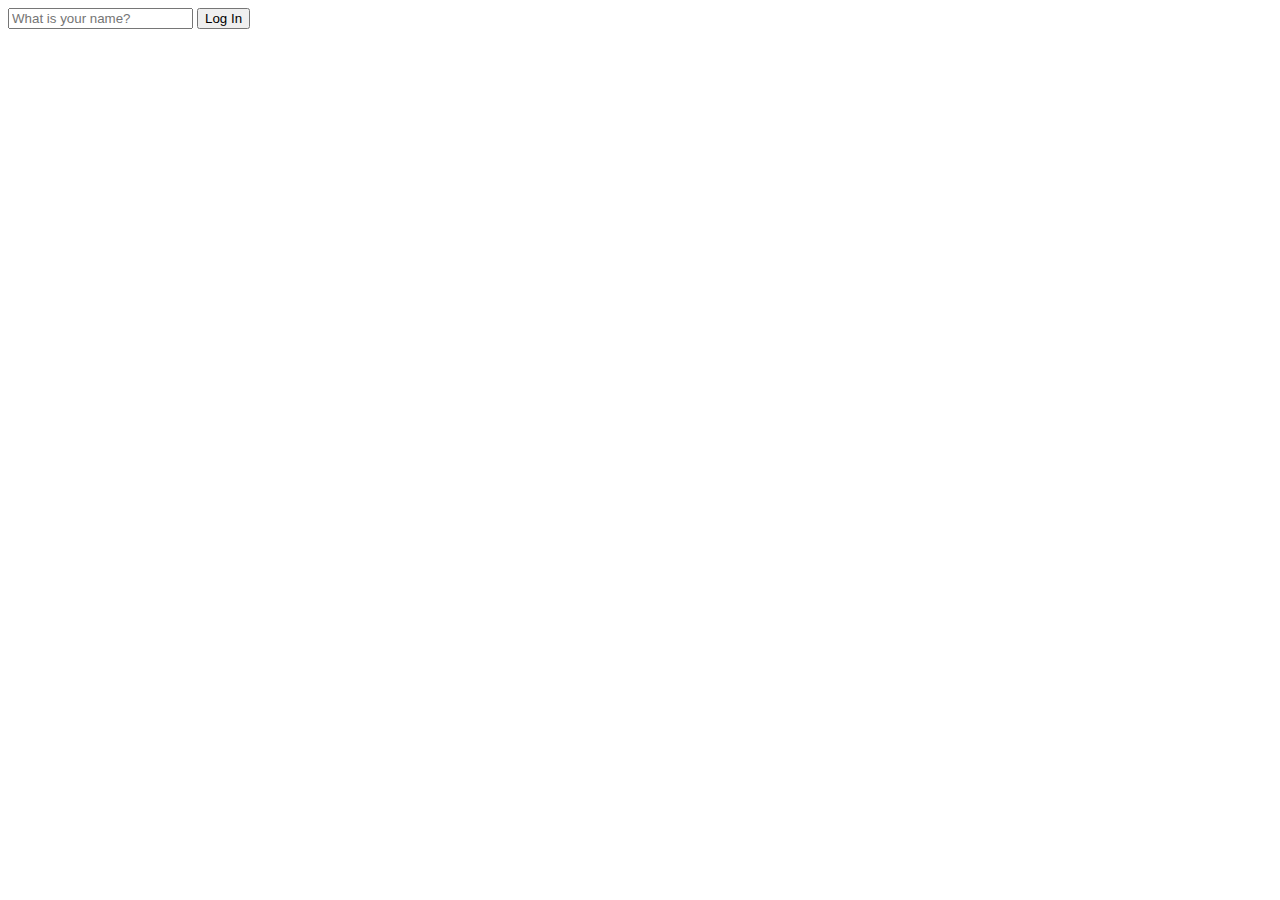
==== index.html @ 3232db8c "jsapp" ====
<!DOCTYPE html>
<html lang="en">
<head>
    <meta charset="UTF-8">
    <meta http-equiv="X-UA-Compatible" content="IE=edge">
    <meta name="viewport" content="width=device-width, initial-scale=1.0">
    <title>Test App</title>
</head>
<body>
    <form id="login-form">
        <input required maxlength="15" type="text" placeholder="What is your name?">
        <input type="submit" value="Log In">
    </form>
    <script src="app.js"></script>
</body>
</html>
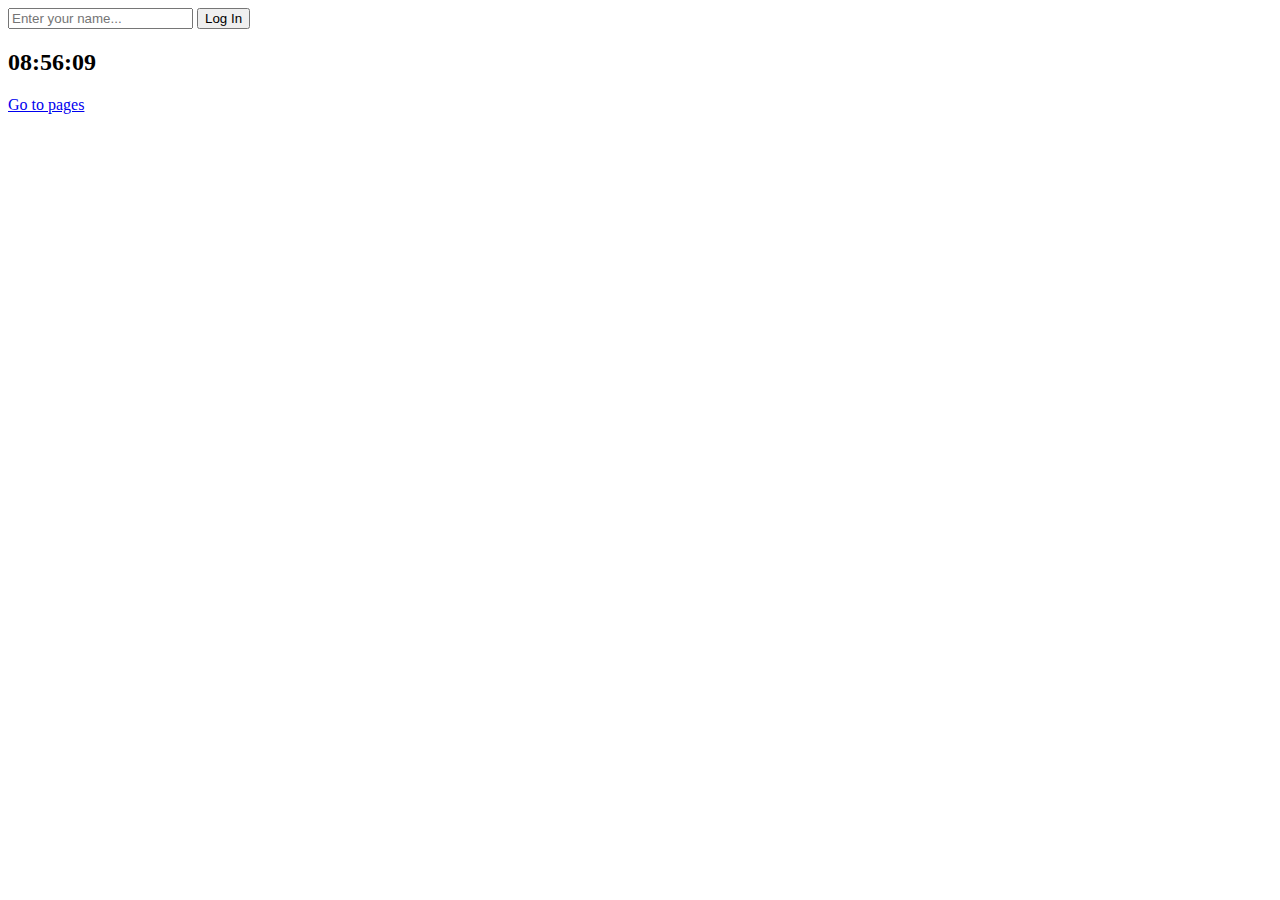
==== commit 04dba773: "clock" ====
--- a/index.html
+++ b/index.html
@@ -4,13 +4,20 @@
     <meta charset="UTF-8">
     <meta http-equiv="X-UA-Compatible" content="IE=edge">
     <meta name="viewport" content="width=device-width, initial-scale=1.0">
+    <link rel="stylesheet" href="css/style.css">
     <title>Test App</title>
 </head>
 <body>
-    <form id="login-form">
-        <input required maxlength="15" type="text" placeholder="What is your name?">
+    <form id="login-form" class="hidden">
+        <input type="text" required maxlength="15" placeholder="Enter your name...">
         <input type="submit" value="Log In">
     </form>
-    <script src="app.js"></script>
+    <h1 id="greeting" class="hidden"></h1>
+    <h2 id="clock">00:00:00</h2>
+    <a href="https://ya-ya.tistory.com/">Go to pages</a>
+
+
+    <script src="js/app.js"></script>
+    <script src="js/clock.js"></script>
 </body>
 </html>--- a/css/style.css
+++ b/css/style.css
@@ -0,0 +1,3 @@
+.hidden{
+    display: none;
+}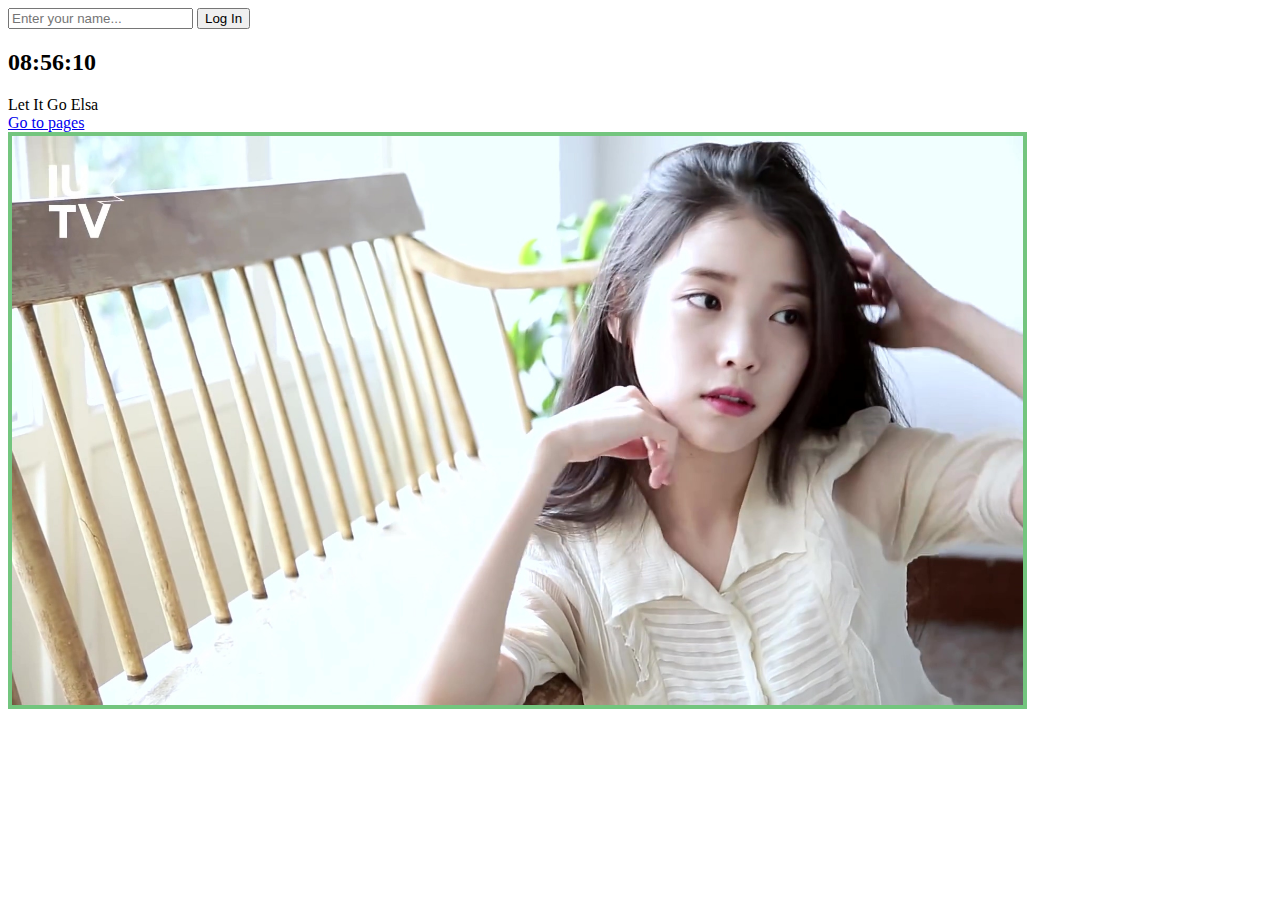
==== commit d19bb116: "random images added version" ====
--- a/index.html
+++ b/index.html
@@ -14,10 +14,16 @@
     </form>
     <h1 id="greeting" class="hidden"></h1>
     <h2 id="clock">00:00:00</h2>
+    <div id="quote">
+        <span></span>
+        <span></span>
+    </div>
     <a href="https://ya-ya.tistory.com/">Go to pages</a>
-
+    <br>
 
     <script src="js/app.js"></script>
     <script src="js/clock.js"></script>
+    <script src="js/quotes.js"></script>
+    <script src="js/background.js"></script>
 </body>
 </html>--- a/css/style.css
+++ b/css/style.css
@@ -1,3 +1,8 @@
 .hidden{
     display: none;
+}
+
+img{
+    width: 80%;
+    border: 4px solid rgb(115, 197, 126);
 }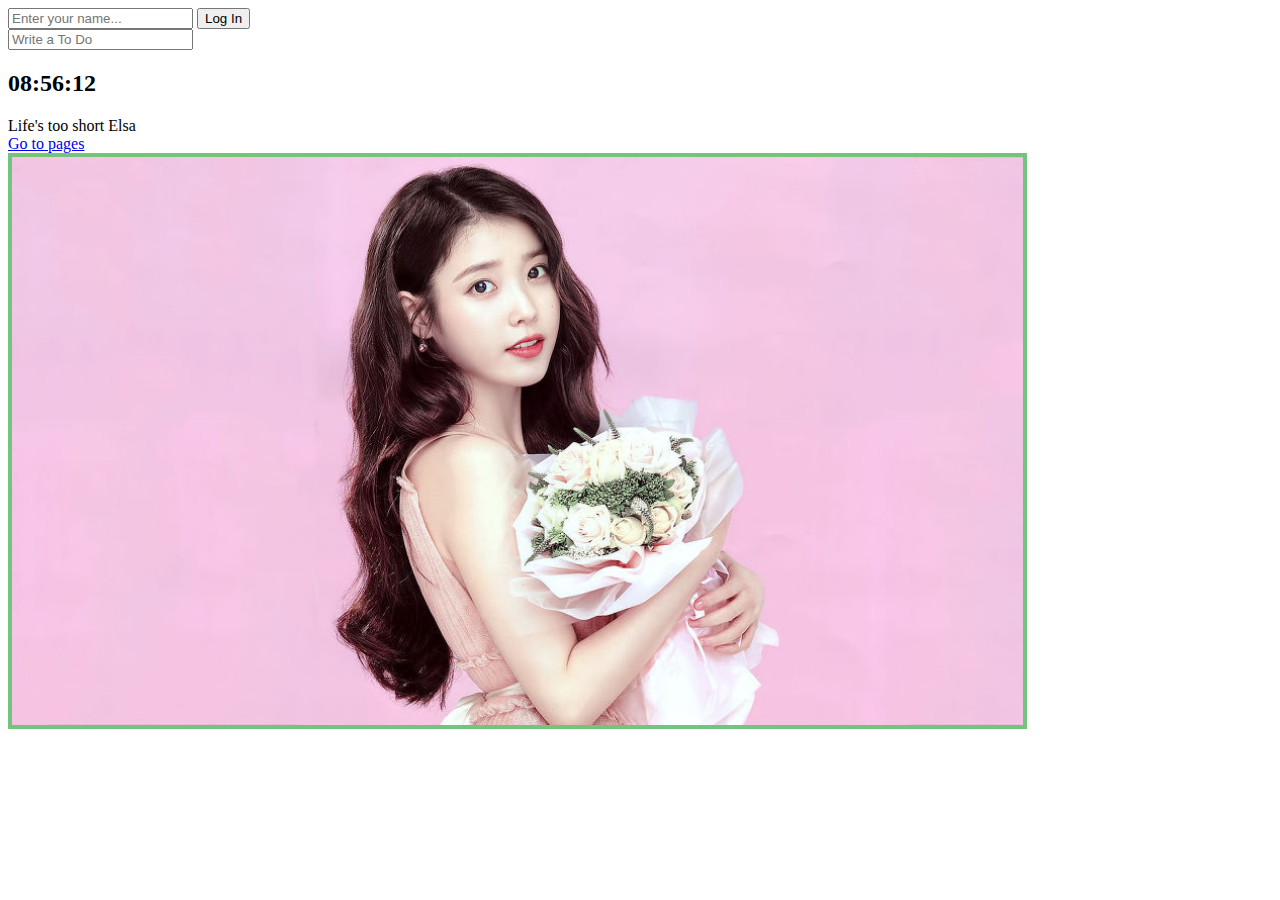
==== commit bb7149f0: "add to do List version" ====
--- a/index.html
+++ b/index.html
@@ -13,6 +13,12 @@
         <input type="submit" value="Log In">
     </form>
     <h1 id="greeting" class="hidden"></h1>
+    <form id="todo-form">
+        <input type="text" placeholder="Write a To Do" required>
+    </form>
+    <ul id="todo-list">
+        
+    </ul>
     <h2 id="clock">00:00:00</h2>
     <div id="quote">
         <span></span>
@@ -25,5 +31,6 @@
     <script src="js/clock.js"></script>
     <script src="js/quotes.js"></script>
     <script src="js/background.js"></script>
+    <script src="js/todo.js"></script>
 </body>
 </html>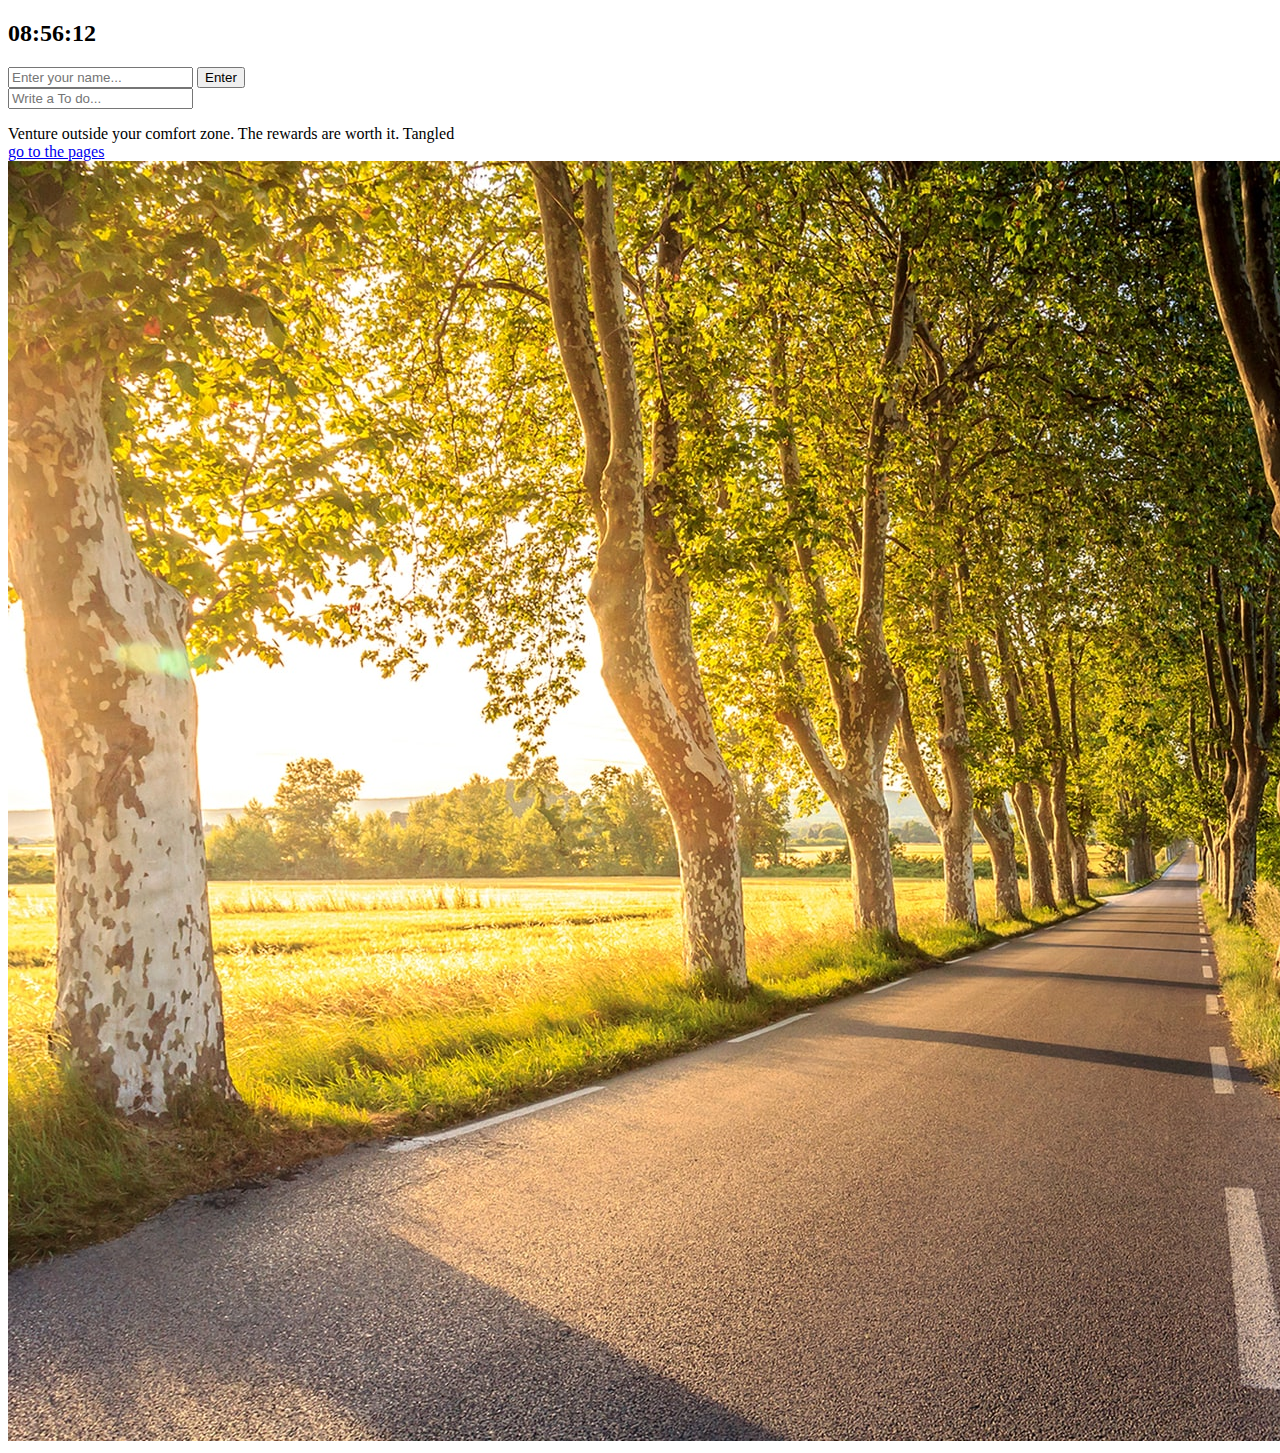
==== commit 42ea4325: "latest version" ====
--- a/index.html
+++ b/index.html
@@ -5,32 +5,31 @@
     <meta http-equiv="X-UA-Compatible" content="IE=edge">
     <meta name="viewport" content="width=device-width, initial-scale=1.0">
     <link rel="stylesheet" href="css/style.css">
-    <title>Test App</title>
+    <title>Web Practice</title>
 </head>
 <body>
+    <h2 id="clock">00:00:00</h2>
     <form id="login-form" class="hidden">
         <input type="text" required maxlength="15" placeholder="Enter your name...">
-        <input type="submit" value="Log In">
+        <input type="submit" value="Enter">
     </form>
     <h1 id="greeting" class="hidden"></h1>
     <form id="todo-form">
-        <input type="text" placeholder="Write a To Do" required>
+        <input type="text" placeholder="Write a To do...">
     </form>
     <ul id="todo-list">
-        
+
     </ul>
-    <h2 id="clock">00:00:00</h2>
     <div id="quote">
         <span></span>
         <span></span>
     </div>
-    <a href="https://ya-ya.tistory.com/">Go to pages</a>
-    <br>
-
+    <a href="https://ya-ya.tistory.com/">go to the pages</a>
     <script src="js/app.js"></script>
     <script src="js/clock.js"></script>
     <script src="js/quotes.js"></script>
     <script src="js/background.js"></script>
     <script src="js/todo.js"></script>
-</body>
-</html>+</body> 
+</html>
+
--- a/css/style.css
+++ b/css/style.css
@@ -1,8 +1,3 @@
-.hidden{
+.hidden {
     display: none;
-}
-
-img{
-    width: 80%;
-    border: 4px solid rgb(115, 197, 126);
 }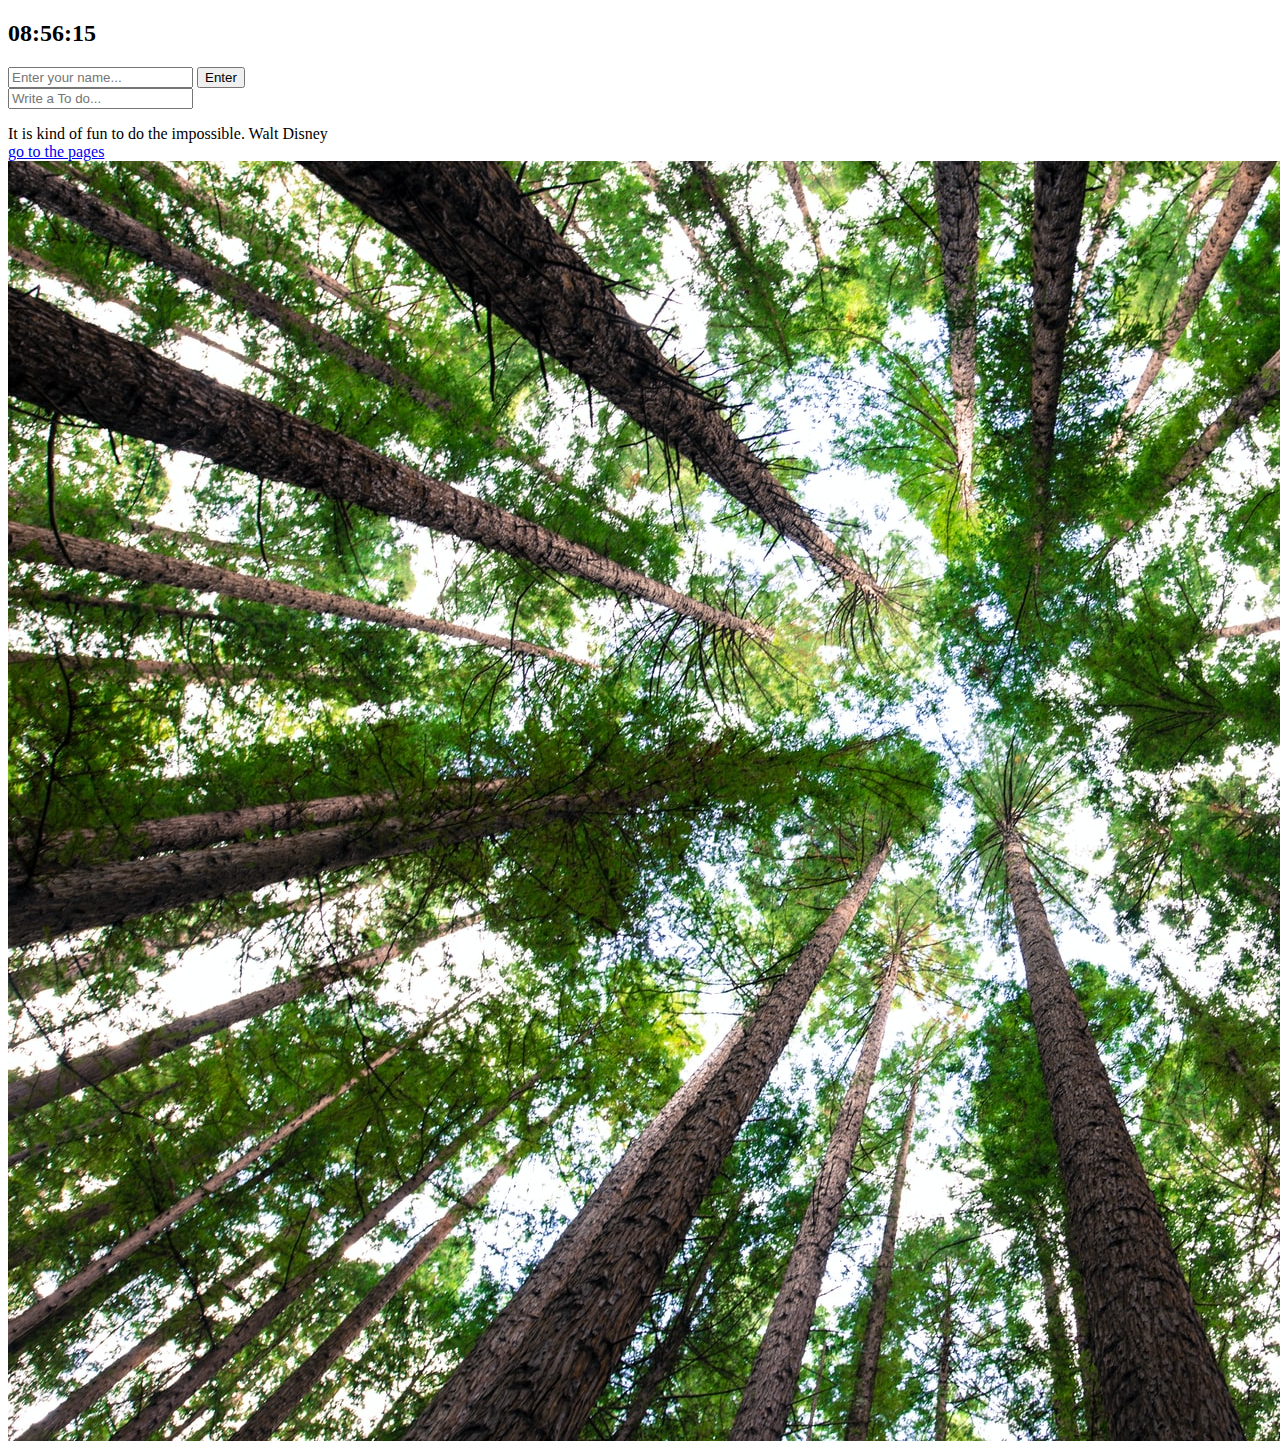
==== commit e3f94fb6: "final" ====
--- a/index.html
+++ b/index.html
@@ -24,12 +24,17 @@
         <span></span>
         <span></span>
     </div>
+    <div id="weather">
+        <span></span>
+        <span></span>
+    </div>
     <a href="https://ya-ya.tistory.com/">go to the pages</a>
     <script src="js/app.js"></script>
     <script src="js/clock.js"></script>
     <script src="js/quotes.js"></script>
     <script src="js/background.js"></script>
     <script src="js/todo.js"></script>
+    <script src="js/weather.js"></script>
 </body> 
 </html>
 
